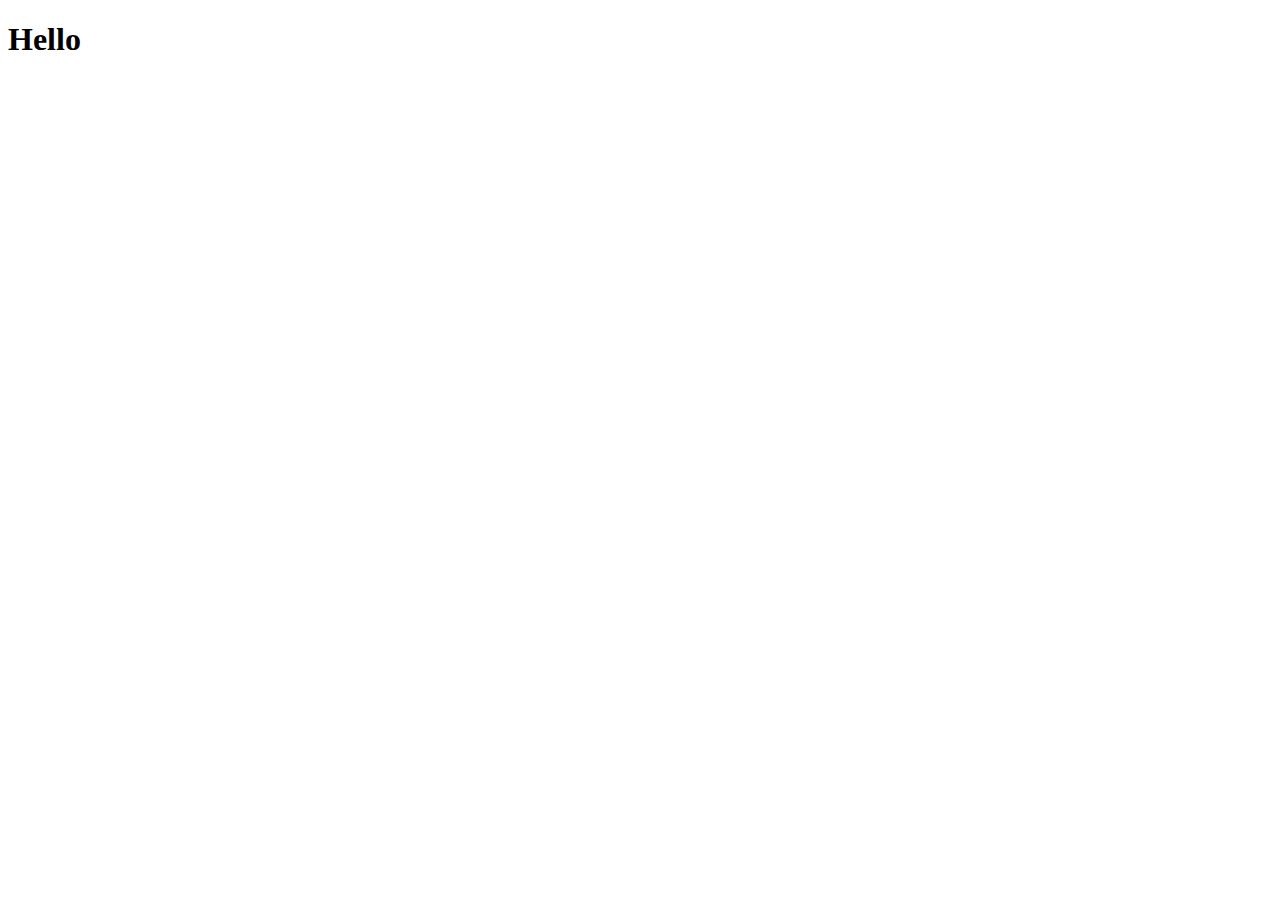
==== index.html @ 9c58fe9a "initial commit" ====
<!DOCTYPE html>
<html lang="en">
<head>
    <meta charset="UTF-8">
    <meta name="viewport" content="width=device-width, initial-scale=1.0">
    <link rel="stylesheet" href="main.css">
    <title>Sarah Verbelen</title>
</head>
<body>
    <h1>Hello</h1>
</body>
</html>
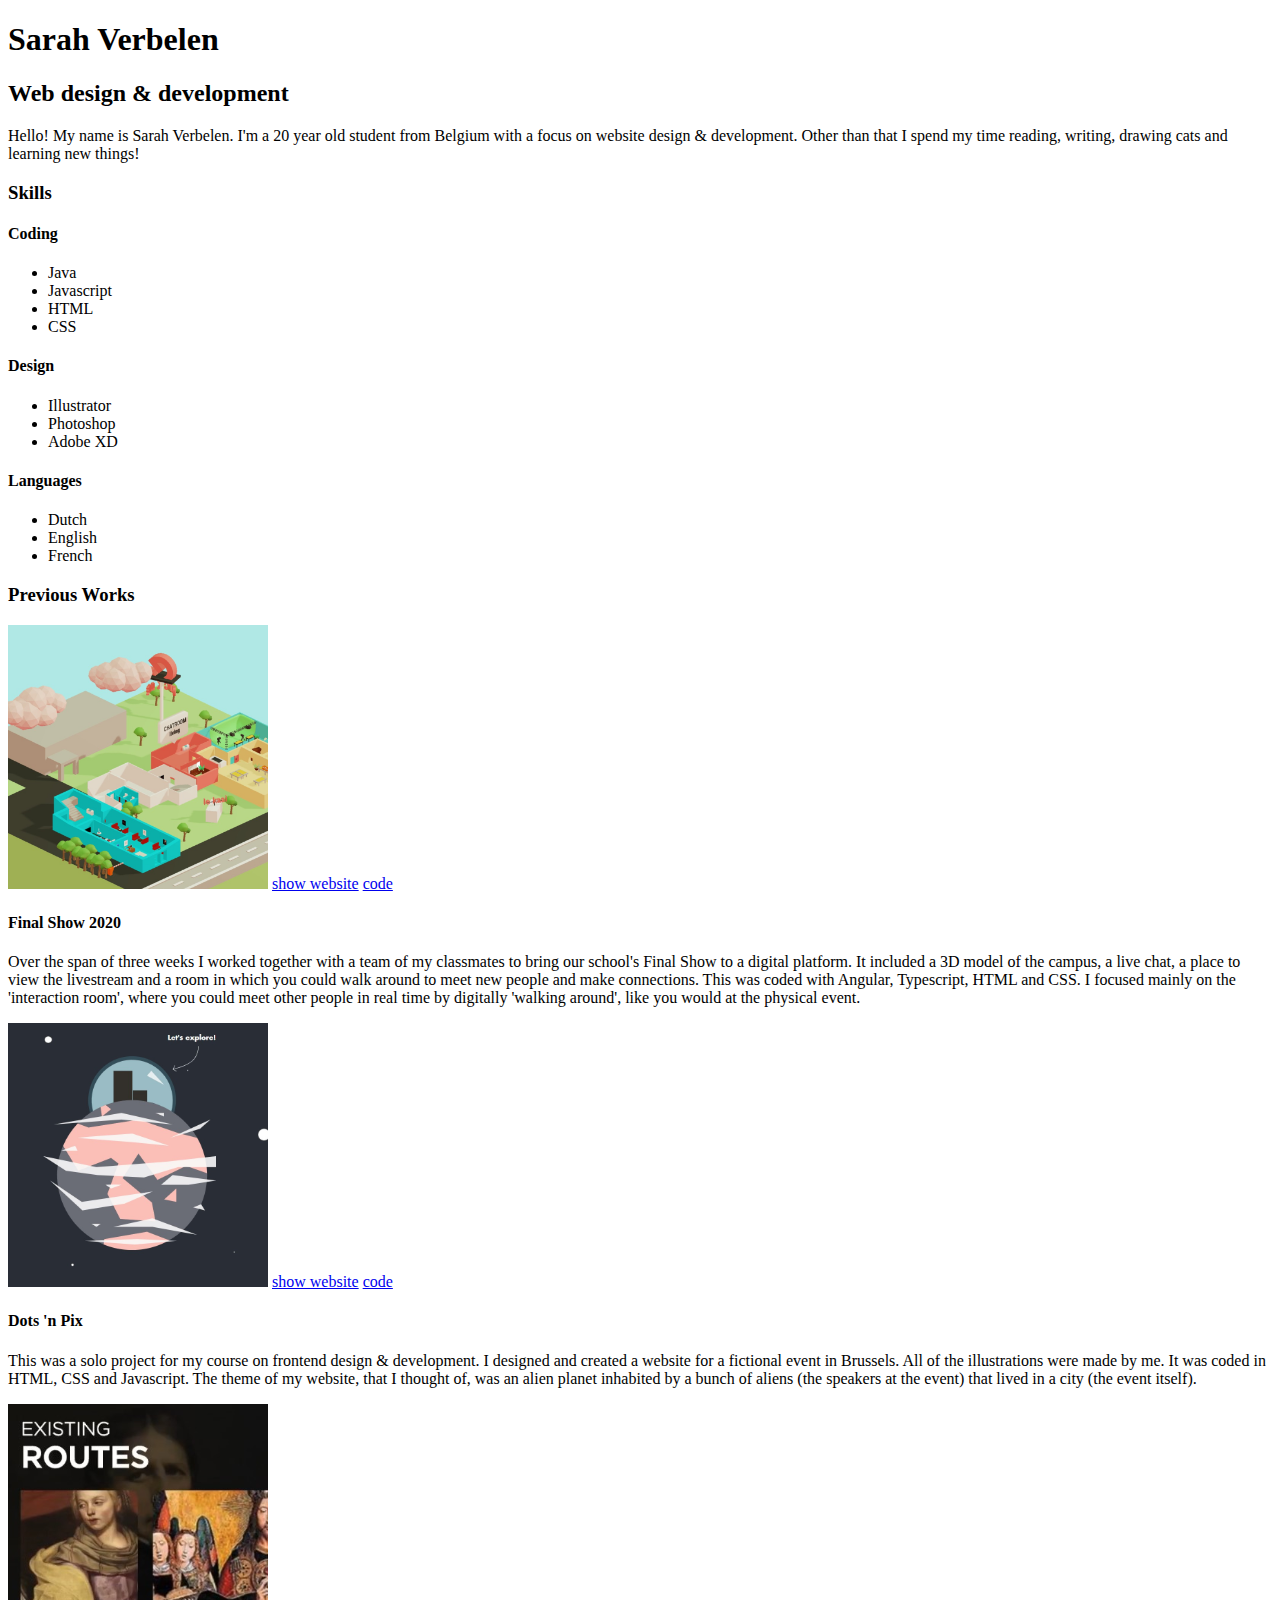
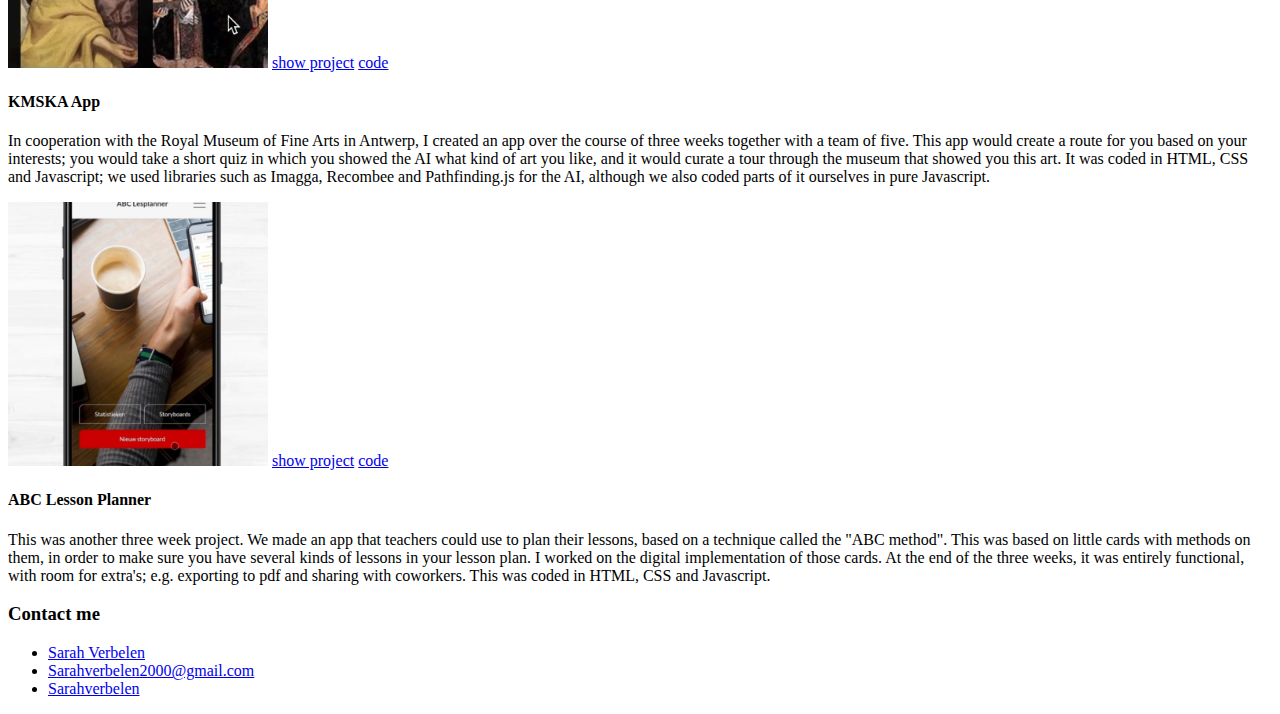
==== commit 116b093f: "content" ====
--- a/index.html
+++ b/index.html
@@ -7,6 +7,89 @@
     <title>Sarah Verbelen</title>
 </head>
 <body>
-    <h1>Hello</h1>
+    <h1>Sarah Verbelen</h1>
+    <h2>Web design & development</h2>
+
+    <section id="intro">
+    <p>Hello! My name is Sarah Verbelen. I'm a 20 year old student from Belgium with a focus on website design & development. Other than that I spend my time reading, writing, drawing cats and learning new things!</p>
+    </section>
+
+    <section id="skills">
+    <h3>Skills</h3>
+    <div>
+        <h4>Coding</h4>
+        <ul class="skills">
+            <li class="skill java">Java</li>
+            <li class="skill javascript">Javascript</li>
+            <li class="skill html">HTML</li>
+            <li class="skill css">CSS</li>
+        </ul>
+    </div>
+
+    <div>
+        <h4>Design</h4>
+        <ul class="skills">
+            <li class="skill illustrator">Illustrator</li>
+            <li class="skill psd">Photoshop</li>
+            <li class="skill xd">Adobe XD</li>
+        </ul>
+    </div>
+
+    <div>
+        <h4>Languages</h4>
+        <ul class="skills">
+            <li class="skill dutch">Dutch</li>
+            <li class="skill english">English</li>
+            <li class="skill french">French</li>
+        </ul>
+    </div>
+</section>
+
+<section id="works">
+    <h3>Previous Works</h3>
+
+    <div>
+        <img src="/images/finalshow.png" alt="Final Show 2020">
+        <a href="https://finalshow.web.app/desktopLanding" target="_blank" class="show">show website</a>
+        <a href="https://github.com/tomverheirstraeten/FinalShow" target="_blank" class="code">code</a>
+        <h4>Final Show 2020</h4>
+        <p>Over the span of three weeks I worked together with a team of my classmates to bring our school's Final Show to a digital platform. It included a 3D model of the campus, a live chat, a place to view the livestream and a room in which you could walk around to meet new people and make connections. This was coded with Angular, Typescript, HTML and CSS. I focused mainly on the 'interaction room', where you could meet other people in real time by digitally 'walking around', like you would at the physical event.</p>
+    </div>
+
+    <div>
+        <img src="/images/dotsnpix.png" alt="Dots 'n Pix">
+        <a href="https://frontend-sarahv.web.app/" target="_blank" class="show">show website</a>
+        <a href="https://github.com/EHB-MCT/course-project-sarahverbelen-1/tree/master/DotsnPix/dotsnpix-app" target="_blank" class="code">code</a>
+        <h4>Dots 'n Pix</h4>
+        <p>This was a solo project for my course on frontend design & development. I designed and created a website for a fictional event in Brussels. All of the illustrations were made by me. It was coded in HTML, CSS and Javascript. The theme of my website, that I thought of, was an alien planet inhabited by a bunch of aliens (the speakers at the event) that lived in a city (the event itself). </p>
+    </div>
+
+    <div>
+        <img src="/images/kmska.png" alt="KMSKA App">
+        <a href="https://youtu.be/VvkyVy_Ch2Y" target="_blank" class="show">show project</a>
+        <a href="https://github.com/seppeclottemans/Full_project3" target="_blank" class="code">code</a>
+        <h4>KMSKA App</h4>
+        <p>In cooperation with the Royal Museum of Fine Arts in Antwerp, I created an app over the course of three weeks together with a team of five. This app would create a route for you based on your interests; you would take a short quiz in which you showed the AI what kind of art you like, and it would curate a tour through the museum that showed you this art. It was coded in HTML, CSS and Javascript; we used libraries such as Imagga, Recombee and Pathfinding.js for the AI, although we also coded parts of it ourselves in pure Javascript.  </p>
+    </div>
+
+    <div>
+        <img src="/images/abc.png" alt="ABC">
+        <a href="https://www.youtube.com/watch?v=g73r1ysTOOE" target="_blank" class="show">show project</a>
+        <a href="https://github.com/sarahverbelen/ABC" target="_blank" class="code">code</a>
+        <h4>ABC Lesson Planner</h4>
+        <p>This was another three week project. We made an app that teachers could use to plan their lessons, based on a technique called the "ABC method". This was based on little cards with methods on them, in order to make sure you have several kinds of lessons in your lesson plan. I worked on the digital implementation of those cards. At the end of the three weeks, it was entirely functional, with room for extra's; e.g. exporting to pdf and sharing with coworkers. This was coded in HTML, CSS and Javascript.</p>
+    </div>
+
+</section>
+
+<section id="contact">
+    <h3>Contact me</h3>
+    <ul>
+        <li id="linkedin"><a href="https://www.linkedin.com/in/sarah-verbelen-3336981a0/">Sarah Verbelen</a></li>
+        <li id="email"><a href="mailto:sarahverbelen2000@gmail.com">Sarahverbelen2000@gmail.com</a></li>
+        <li id="github"><a href="https://github.com/sarahverbelen">Sarahverbelen</a></li>
+    </ul>
+</section>
+
 </body>
 </html>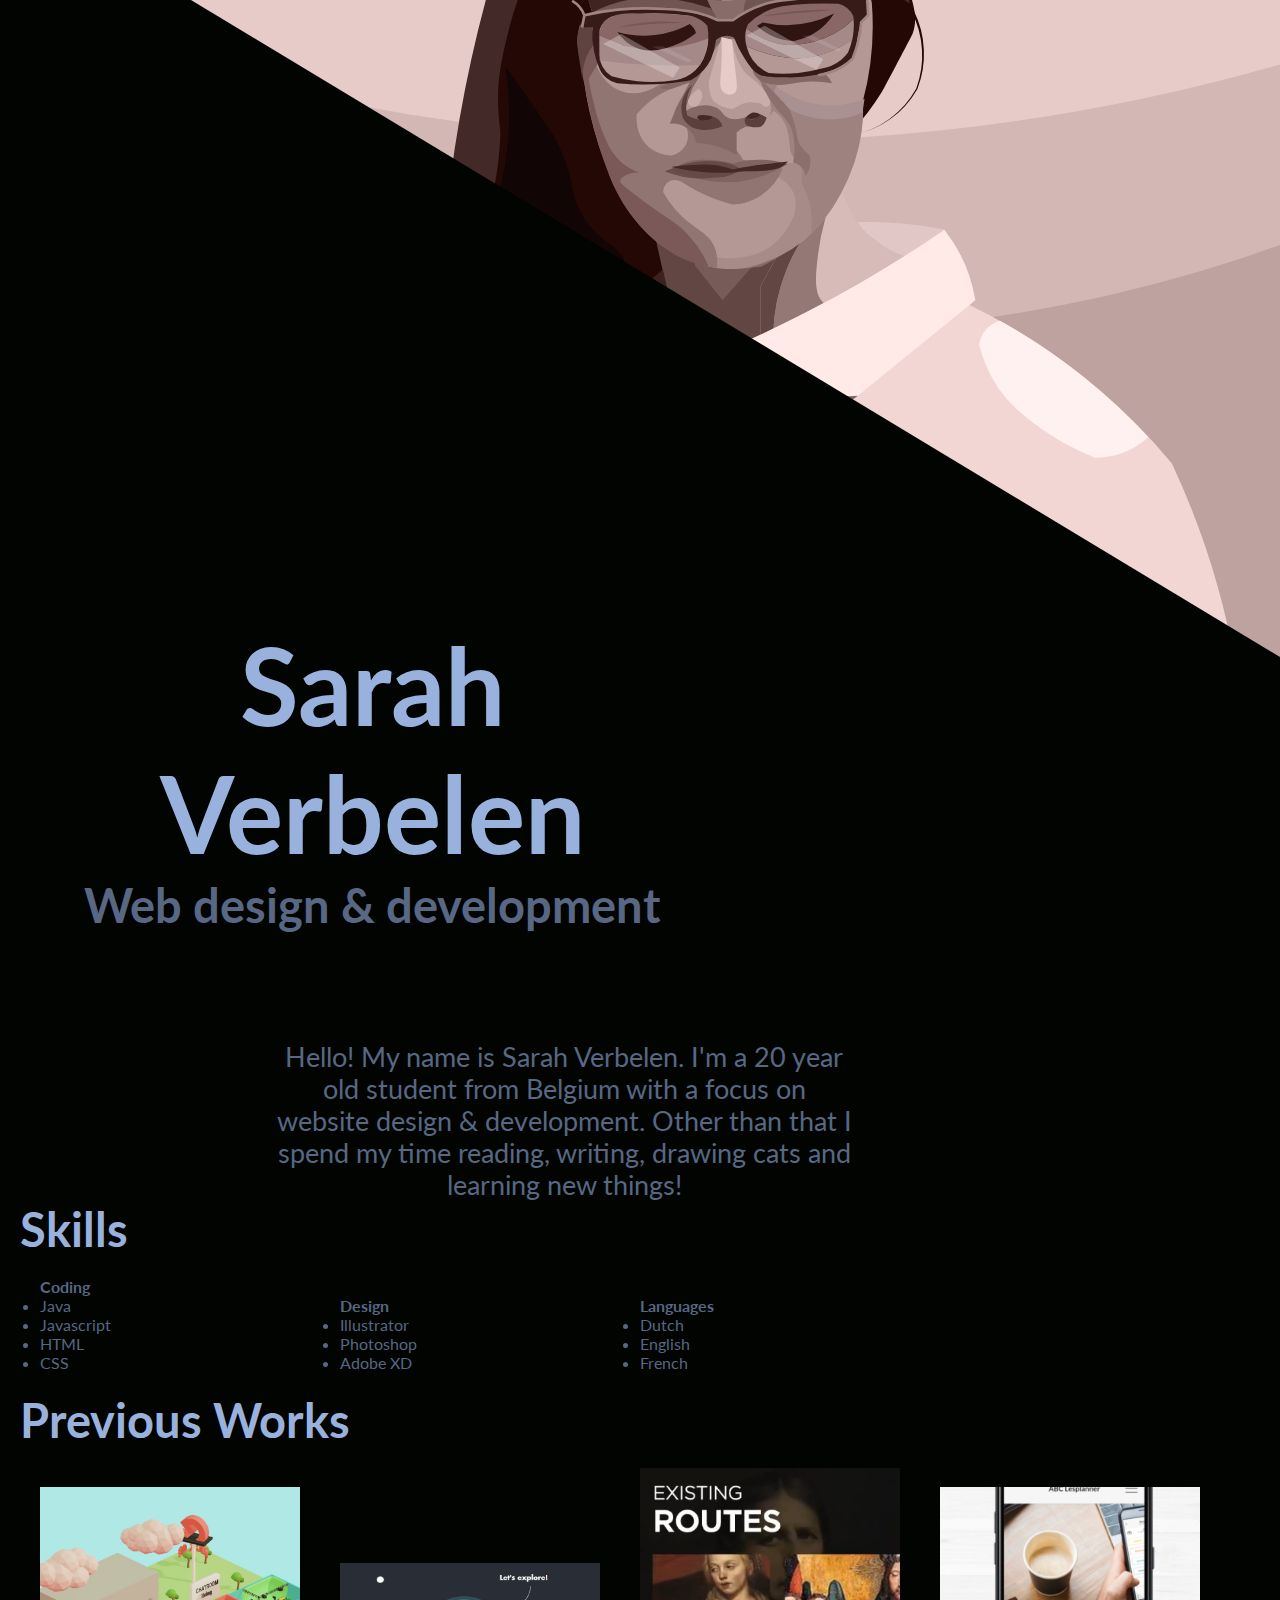
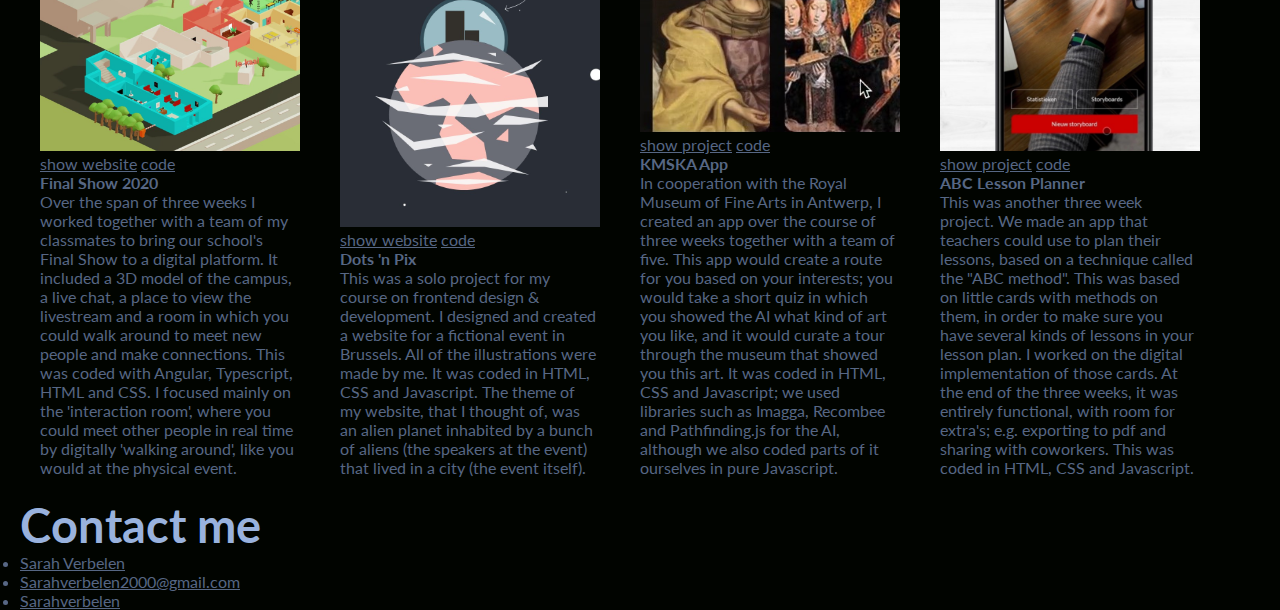
==== commit 836dfda6: "svg picture + colors, font" ====
--- a/index.html
+++ b/index.html
@@ -1,95 +1,129 @@
 <!DOCTYPE html>
 <html lang="en">
+
 <head>
     <meta charset="UTF-8">
     <meta name="viewport" content="width=device-width, initial-scale=1.0">
     <link rel="stylesheet" href="main.css">
+    <link
+        href="https://fonts.googleapis.com/css2?family=Lato:ital,wght@0,300;0,400;0,700;1,300;1,400;1,700&display=swap"
+        rel="stylesheet">
     <title>Sarah Verbelen</title>
 </head>
+
 <body>
-    <h1>Sarah Verbelen</h1>
-    <h2>Web design & development</h2>
+    <div id="image"></div>
+    <div id="triangle"></div>
+    <main>
+        <section id="intro">
+        <div class="intro">
+            <h1>Sarah Verbelen</h1>
+            <h2>Web design & development</h2>
+        </div>
 
-    <section id="intro">
-    <p>Hello! My name is Sarah Verbelen. I'm a 20 year old student from Belgium with a focus on website design & development. Other than that I spend my time reading, writing, drawing cats and learning new things!</p>
-    </section>
+        
+            <p>Hello! My name is Sarah Verbelen. I'm a 20 year old student from Belgium with a focus on website design &
+                development. Other than that I spend my time reading, writing, drawing cats and learning new things!</p>
+        </section>
 
-    <section id="skills">
-    <h3>Skills</h3>
-    <div>
-        <h4>Coding</h4>
-        <ul class="skills">
-            <li class="skill java">Java</li>
-            <li class="skill javascript">Javascript</li>
-            <li class="skill html">HTML</li>
-            <li class="skill css">CSS</li>
-        </ul>
-    </div>
+        <section id="skills">
+            <h3>Skills</h3>
+            <div>
+                <h4>Coding</h4>
+                <ul class="skills">
+                    <li class="skill java">Java</li>
+                    <li class="skill javascript">Javascript</li>
+                    <li class="skill html">HTML</li>
+                    <li class="skill css">CSS</li>
+                </ul>
+            </div>
 
-    <div>
-        <h4>Design</h4>
-        <ul class="skills">
-            <li class="skill illustrator">Illustrator</li>
-            <li class="skill psd">Photoshop</li>
-            <li class="skill xd">Adobe XD</li>
-        </ul>
-    </div>
+            <div>
+                <h4>Design</h4>
+                <ul class="skills">
+                    <li class="skill illustrator">Illustrator</li>
+                    <li class="skill psd">Photoshop</li>
+                    <li class="skill xd">Adobe XD</li>
+                </ul>
+            </div>
 
-    <div>
-        <h4>Languages</h4>
-        <ul class="skills">
-            <li class="skill dutch">Dutch</li>
-            <li class="skill english">English</li>
-            <li class="skill french">French</li>
-        </ul>
-    </div>
-</section>
+            <div>
+                <h4>Languages</h4>
+                <ul class="skills">
+                    <li class="skill dutch">Dutch</li>
+                    <li class="skill english">English</li>
+                    <li class="skill french">French</li>
+                </ul>
+            </div>
+        </section>
 
-<section id="works">
-    <h3>Previous Works</h3>
+        <section id="works">
+            <h3>Previous Works</h3>
 
-    <div>
-        <img src="/images/finalshow.png" alt="Final Show 2020">
-        <a href="https://finalshow.web.app/desktopLanding" target="_blank" class="show">show website</a>
-        <a href="https://github.com/tomverheirstraeten/FinalShow" target="_blank" class="code">code</a>
-        <h4>Final Show 2020</h4>
-        <p>Over the span of three weeks I worked together with a team of my classmates to bring our school's Final Show to a digital platform. It included a 3D model of the campus, a live chat, a place to view the livestream and a room in which you could walk around to meet new people and make connections. This was coded with Angular, Typescript, HTML and CSS. I focused mainly on the 'interaction room', where you could meet other people in real time by digitally 'walking around', like you would at the physical event.</p>
-    </div>
+            <div>
+                <img src="/images/finalshow.png" alt="Final Show 2020">
+                <a href="https://finalshow.web.app/desktopLanding" target="_blank" class="show">show website</a>
+                <a href="https://github.com/tomverheirstraeten/FinalShow" target="_blank" class="code">code</a>
+                <h4>Final Show 2020</h4>
+                <p>Over the span of three weeks I worked together with a team of my classmates to bring our school's
+                    Final Show to a digital platform. It included a 3D model of the campus, a live chat, a place to view
+                    the livestream and a room in which you could walk around to meet new people and make connections.
+                    This was coded with Angular, Typescript, HTML and CSS. I focused mainly on the 'interaction room',
+                    where you could meet other people in real time by digitally 'walking around', like you would at the
+                    physical event.</p>
+            </div>
 
-    <div>
-        <img src="/images/dotsnpix.png" alt="Dots 'n Pix">
-        <a href="https://frontend-sarahv.web.app/" target="_blank" class="show">show website</a>
-        <a href="https://github.com/EHB-MCT/course-project-sarahverbelen-1/tree/master/DotsnPix/dotsnpix-app" target="_blank" class="code">code</a>
-        <h4>Dots 'n Pix</h4>
-        <p>This was a solo project for my course on frontend design & development. I designed and created a website for a fictional event in Brussels. All of the illustrations were made by me. It was coded in HTML, CSS and Javascript. The theme of my website, that I thought of, was an alien planet inhabited by a bunch of aliens (the speakers at the event) that lived in a city (the event itself). </p>
-    </div>
+            <div>
+                <img src="/images/dotsnpix.png" alt="Dots 'n Pix">
+                <a href="https://frontend-sarahv.web.app/" target="_blank" class="show">show website</a>
+                <a href="https://github.com/EHB-MCT/course-project-sarahverbelen-1/tree/master/DotsnPix/dotsnpix-app"
+                    target="_blank" class="code">code</a>
+                <h4>Dots 'n Pix</h4>
+                <p>This was a solo project for my course on frontend design & development. I designed and created a
+                    website for a fictional event in Brussels. All of the illustrations were made by me. It was coded in
+                    HTML, CSS and Javascript. The theme of my website, that I thought of, was an alien planet inhabited
+                    by a bunch of aliens (the speakers at the event) that lived in a city (the event itself). </p>
+            </div>
 
-    <div>
-        <img src="/images/kmska.png" alt="KMSKA App">
-        <a href="https://youtu.be/VvkyVy_Ch2Y" target="_blank" class="show">show project</a>
-        <a href="https://github.com/seppeclottemans/Full_project3" target="_blank" class="code">code</a>
-        <h4>KMSKA App</h4>
-        <p>In cooperation with the Royal Museum of Fine Arts in Antwerp, I created an app over the course of three weeks together with a team of five. This app would create a route for you based on your interests; you would take a short quiz in which you showed the AI what kind of art you like, and it would curate a tour through the museum that showed you this art. It was coded in HTML, CSS and Javascript; we used libraries such as Imagga, Recombee and Pathfinding.js for the AI, although we also coded parts of it ourselves in pure Javascript.  </p>
-    </div>
+            <div>
+                <img src="/images/kmska.png" alt="KMSKA App">
+                <a href="https://youtu.be/VvkyVy_Ch2Y" target="_blank" class="show">show project</a>
+                <a href="https://github.com/seppeclottemans/Full_project3" target="_blank" class="code">code</a>
+                <h4>KMSKA App</h4>
+                <p>In cooperation with the Royal Museum of Fine Arts in Antwerp, I created an app over the course of
+                    three weeks together with a team of five. This app would create a route for you based on your
+                    interests; you would take a short quiz in which you showed the AI what kind of art you like, and it
+                    would curate a tour through the museum that showed you this art. It was coded in HTML, CSS and
+                    Javascript; we used libraries such as Imagga, Recombee and Pathfinding.js for the AI, although we
+                    also coded parts of it ourselves in pure Javascript. </p>
+            </div>
 
-    <div>
-        <img src="/images/abc.png" alt="ABC">
-        <a href="https://www.youtube.com/watch?v=g73r1ysTOOE" target="_blank" class="show">show project</a>
-        <a href="https://github.com/sarahverbelen/ABC" target="_blank" class="code">code</a>
-        <h4>ABC Lesson Planner</h4>
-        <p>This was another three week project. We made an app that teachers could use to plan their lessons, based on a technique called the "ABC method". This was based on little cards with methods on them, in order to make sure you have several kinds of lessons in your lesson plan. I worked on the digital implementation of those cards. At the end of the three weeks, it was entirely functional, with room for extra's; e.g. exporting to pdf and sharing with coworkers. This was coded in HTML, CSS and Javascript.</p>
-    </div>
+            <div>
+                <img src="/images/abc.png" alt="ABC">
+                <a href="https://www.youtube.com/watch?v=g73r1ysTOOE" target="_blank" class="show">show project</a>
+                <a href="https://github.com/sarahverbelen/ABC" target="_blank" class="code">code</a>
+                <h4>ABC Lesson Planner</h4>
+                <p>This was another three week project. We made an app that teachers could use to plan their lessons,
+                    based on a technique called the "ABC method". This was based on little cards with methods on them,
+                    in order to make sure you have several kinds of lessons in your lesson plan. I worked on the digital
+                    implementation of those cards. At the end of the three weeks, it was entirely functional, with room
+                    for extra's; e.g. exporting to pdf and sharing with coworkers. This was coded in HTML, CSS and
+                    Javascript.</p>
+            </div>
 
-</section>
+        </section>
 
-<section id="contact">
-    <h3>Contact me</h3>
-    <ul>
-        <li id="linkedin"><a href="https://www.linkedin.com/in/sarah-verbelen-3336981a0/">Sarah Verbelen</a></li>
-        <li id="email"><a href="mailto:sarahverbelen2000@gmail.com">Sarahverbelen2000@gmail.com</a></li>
-        <li id="github"><a href="https://github.com/sarahverbelen">Sarahverbelen</a></li>
-    </ul>
-</section>
+        <section id="contact">
+            <h3>Contact me</h3>
+            <ul>
+                <li id="linkedin"><a href="https://www.linkedin.com/in/sarah-verbelen-3336981a0/">Sarah Verbelen</a>
+                </li>
+                <li id="email"><a href="mailto:sarahverbelen2000@gmail.com">Sarahverbelen2000@gmail.com</a></li>
+                <li id="github"><a href="https://github.com/sarahverbelen">Sarahverbelen</a></li>
+            </ul>
+        </section>
+    </main>
+    <div id="bottom"></div>
+</body>
 
-</body>
 </html>--- a/main.css
+++ b/main.css
@@ -0,0 +1,83 @@
+* {
+    border: 0px;
+    margin: 0px;
+    padding: 0px;
+}
+
+body {
+    background-color: #010400;
+    overflow-x: hidden;
+}
+
+
+* {
+    color: #576784;
+    font-family: 'Lato';
+    z-index: 1;
+}
+
+h1, h3 {
+    color: #99B2DD;
+}
+
+h1 {
+    font-size: 80pt;
+}
+
+h2, h3 {
+    font-size: 35pt;
+}
+
+#image {
+    /* background-image: url('images/sarah.png'); */
+    background-image: url('images/sarah2.svg');
+    width: 100vw;
+    height: 160vh;
+    /* position: fixed; */
+    z-index: -1;
+    background-size: cover;
+    margin-top: -40vh;
+    overflow: hidden;
+}
+ 
+/* #triangle {
+    background-color: #010400;
+    z-index: -1;
+    position: absolute;
+    width: 300%;
+    height: 200vh;
+    transform: rotateZ(30deg);
+    margin-left: -150vw;
+    margin-top: 8vw;
+} */
+
+main {
+    position: absolute;
+    width: 100vw;
+    top: 0px;
+    left: 0px;
+    padding-top: 69vh;
+    padding-left: 20px;
+}
+
+.intro {
+    margin-left: 5vw;
+    width: 45vw;
+    margin-bottom: 12vh;
+}
+
+#intro {
+    text-align: center;
+}
+
+#intro p {
+    font-size: 20pt;
+    width: 45vw;
+    margin-left: 20vw;
+}
+
+#skills div, #works div {
+    width: 20vw;
+    display: inline-block;
+    padding: 20px;
+}
